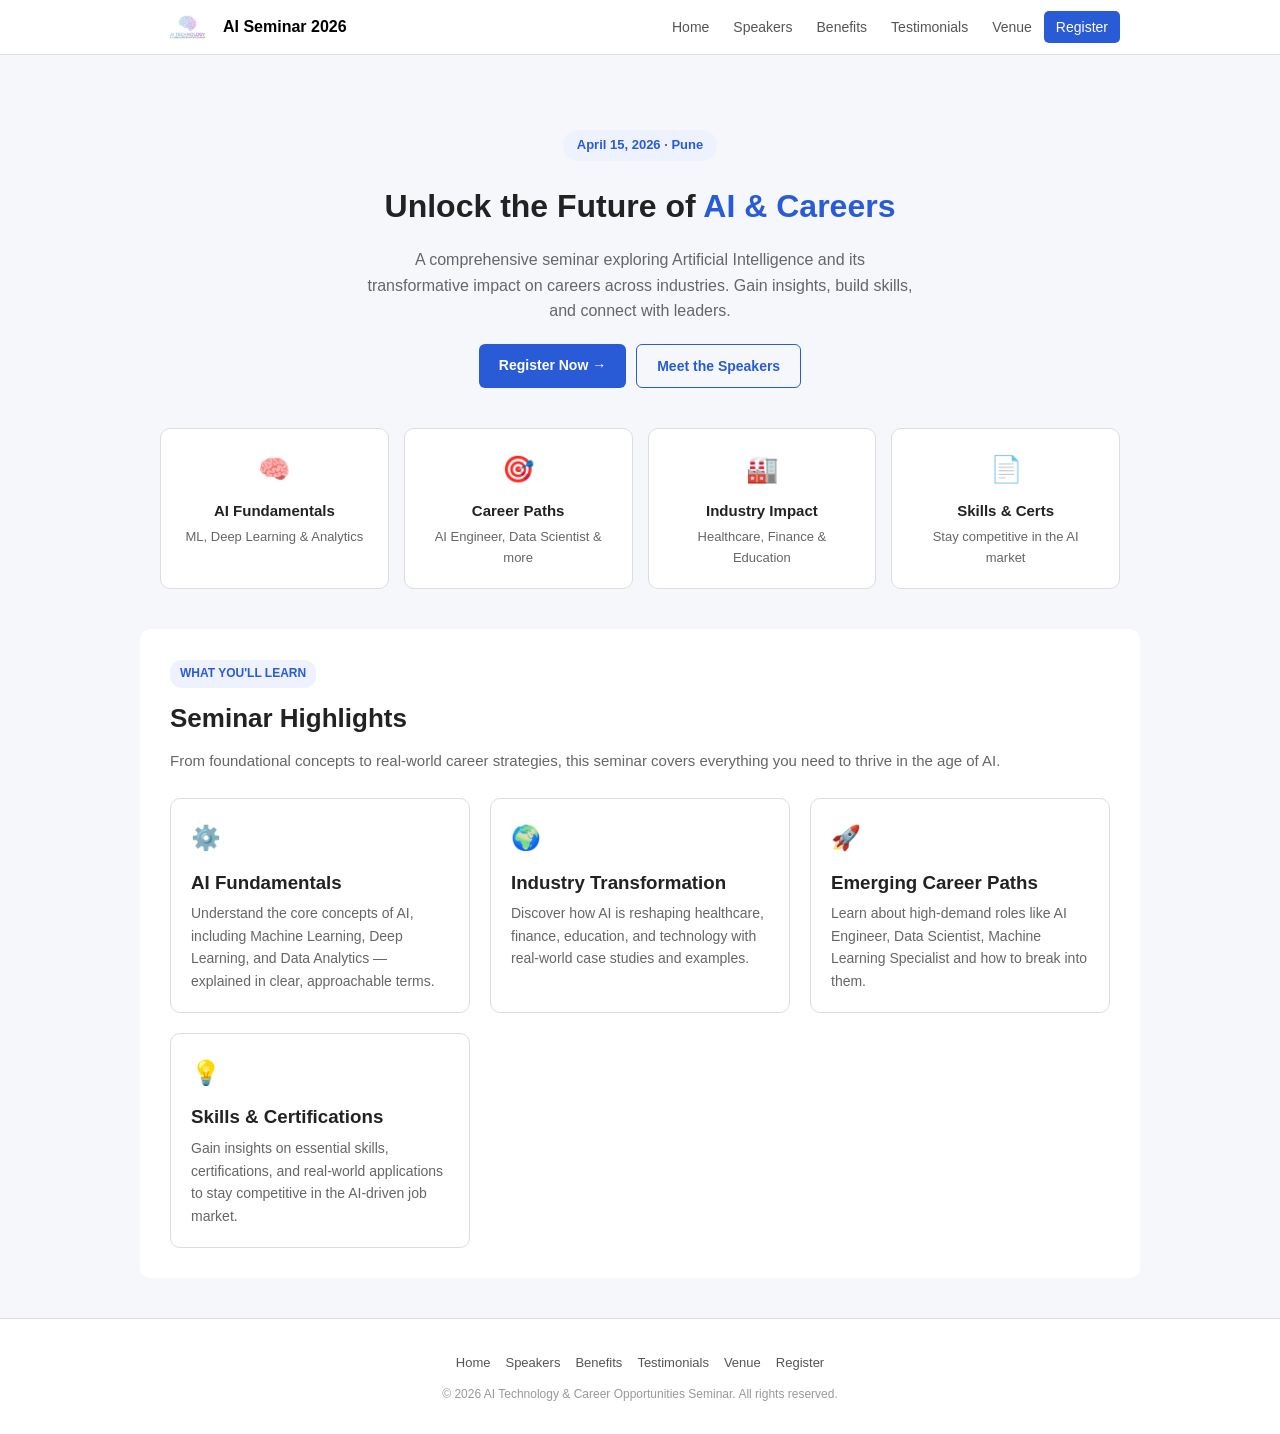
==== index.html @ 827e9b80 "Rename home.html to index.html" ====
<!DOCTYPE html>
<html lang="en">
<head>
  <meta charset="UTF-8">
  <meta name="viewport" content="width=device-width, initial-scale=1.0">
  <title>AI Technology &amp; Career Opportunities Seminar</title>
  <link rel="stylesheet" href="style.css">
  <link rel="icon" href="logo.png">
</head>
<body>

  <nav class="navbar">
    <div class="nav-inner">
      <a href="home.html" class="nav-brand">
        <img src="logo.png" alt="Logo">
        <span>AI Seminar 2026</span>
      </a>
      <ul class="nav-links">
        <li><a href="home.html">Home</a></li>
        <li><a href="speaker.html">Speakers</a></li>
        <li><a href="benefits.html">Benefits</a></li>
        <li><a href="testimonials.html">Testimonials</a></li>
        <li><a href="location.html">Venue</a></li>
        <li><a href="registration.html" class="cta-link">Register</a></li>
      </ul>
      <button class="hamburger" aria-label="Menu">
        <span></span><span></span><span></span>
      </button>
    </div>
  </nav>

  <div class="page">

    <!-- Hero -->
    <section class="hero">
      <div class="hero-badge">April 15, 2026 &middot; Pune</div>
      <h1>Unlock the Future of <span>AI &amp; Careers</span></h1>
      <p>A comprehensive seminar exploring Artificial Intelligence and its transformative impact on careers across industries. Gain insights, build skills, and connect with leaders.</p>
      <div class="hero-actions">
        <a href="registration.html" class="btn btn-primary">Register Now &rarr;</a>
        <a href="speaker.html" class="btn btn-outline">Meet the Speakers</a>
      </div>
    </section>

    <!-- Highlights -->
    <div class="highlights">
      <div class="highlight-item">
        <div class="highlight-icon">&#x1F9E0;</div>
        <h3>AI Fundamentals</h3>
        <p>ML, Deep Learning &amp; Analytics</p>
      </div>
      <div class="highlight-item">
        <div class="highlight-icon">&#x1F3AF;</div>
        <h3>Career Paths</h3>
        <p>AI Engineer, Data Scientist &amp; more</p>
      </div>
      <div class="highlight-item">
        <div class="highlight-icon">&#x1F3ED;</div>
        <h3>Industry Impact</h3>
        <p>Healthcare, Finance &amp; Education</p>
      </div>
      <div class="highlight-item">
        <div class="highlight-icon">&#x1F4C4;</div>
        <h3>Skills &amp; Certs</h3>
        <p>Stay competitive in the AI market</p>
      </div>
    </div>

    <!-- What You'll Learn -->
    <section class="section">
      <span class="section-label">What You'll Learn</span>
      <h2 class="section-title">Seminar Highlights</h2>
      <p class="section-subtitle">From foundational concepts to real-world career strategies, this seminar covers everything you need to thrive in the age of AI.</p>

      <div class="cards-grid">
        <div class="card">
          <div class="card-icon">&#x2699;&#xFE0F;</div>
          <h3>AI Fundamentals</h3>
          <p>Understand the core concepts of AI, including Machine Learning, Deep Learning, and Data Analytics &mdash; explained in clear, approachable terms.</p>
        </div>
        <div class="card">
          <div class="card-icon">&#x1F30D;</div>
          <h3>Industry Transformation</h3>
          <p>Discover how AI is reshaping healthcare, finance, education, and technology with real-world case studies and examples.</p>
        </div>
        <div class="card">
          <div class="card-icon">&#x1F680;</div>
          <h3>Emerging Career Paths</h3>
          <p>Learn about high-demand roles like AI Engineer, Data Scientist, Machine Learning Specialist and how to break into them.</p>
        </div>
        <div class="card">
          <div class="card-icon">&#x1F4A1;</div>
          <h3>Skills &amp; Certifications</h3>
          <p>Gain insights on essential skills, certifications, and real-world applications to stay competitive in the AI-driven job market.</p>
        </div>
      </div>
    </section>

    <!-- Footer -->
    <footer class="footer">
      <ul class="footer-links">
        <li><a href="home.html">Home</a></li>
        <li><a href="speaker.html">Speakers</a></li>
        <li><a href="benefits.html">Benefits</a></li>
        <li><a href="testimonials.html">Testimonials</a></li>
        <li><a href="location.html">Venue</a></li>
        <li><a href="registration.html">Register</a></li>
      </ul>
      <p>&copy; 2026 AI Technology &amp; Career Opportunities Seminar. All rights reserved.</p>
    </footer>
  </div>

  <script src="main.js"></script>
</body>
</html>
---- style.css ----
* {
  margin: 0;
  padding: 0;
  box-sizing: border-box;
}

/* BODY */
body {
  font-family: Arial, sans-serif;
  background: #f5f7fb;
  color: #222;
  line-height: 1.6;
}

/* NAVBAR */
.navbar {
  position: fixed;
  top: 0;
  width: 100%;
  background: white;
  border-bottom: 1px solid #ddd;
  z-index: 100;
}

.nav-inner {
  max-width: 1000px;
  margin: auto;
  padding: 12px 20px;
  display: flex;
  justify-content: space-between;
  align-items: center;
}

.nav-brand {
  display: flex;
  align-items: center;
  text-decoration: none;
  color: black;
  font-weight: bold;
}

.nav-brand img {
  height: 30px;
  margin-right: 8px;
}

.nav-links {
  list-style: none;
  display: flex;
}

.nav-links a {
  text-decoration: none;
  color: #555;
  padding: 8px 12px;
  border-radius: 5px;
  font-size: 14px;
}

.nav-links a:hover,
.nav-links a.active {
  background: #eef2ff;
  color: #2a5bd7;
}

.cta-link {
  background: #2a5bd7;
  color: white !important;
}

/* HAMBURGER */
.hamburger {
  display: none;
  background: none;
  border: none;
  cursor: pointer;
  padding: 5px;
}

.hamburger span {
  display: block;
  width: 22px;
  height: 2px;
  background: #222;
  margin: 5px 0;
}

/* PAGE */
.page {
  padding-top: 70px;
}

/* SECTION */
.section {
  max-width: 1000px;
  margin: 40px auto;
  padding: 30px;
  background: white;
  border-radius: 10px;
}

/* TITLES */
.section-label {
  display: inline-block;
  font-size: 12px;
  font-weight: bold;
  text-transform: uppercase;
  color: #2a5bd7;
  background: #eef2ff;
  padding: 4px 10px;
  border-radius: 12px;
  margin-bottom: 10px;
}

.section-title {
  font-size: 26px;
  margin-bottom: 10px;
}

.section-subtitle {
  color: #666;
  margin-bottom: 25px;
  font-size: 15px;
}

.text-center {
  text-align: center;
}

/* HERO */
.hero {
  text-align: center;
  padding: 60px 20px 40px;
}

.hero h1 {
  font-size: 32px;
  margin-bottom: 15px;
}

.hero h1 span {
  color: #2a5bd7;
}

.hero p {
  color: #666;
  margin-bottom: 20px;
  max-width: 550px;
  margin-left: auto;
  margin-right: auto;
}

.hero-badge {
  display: inline-block;
  font-size: 13px;
  font-weight: bold;
  color: #2a5bd7;
  background: #eef2ff;
  padding: 5px 14px;
  border-radius: 15px;
  margin-bottom: 20px;
}

.hero-actions {
  display: flex;
  gap: 10px;
  justify-content: center;
}

/* HIGHLIGHTS */
.highlights {
  display: grid;
  grid-template-columns: repeat(auto-fit, minmax(200px, 1fr));
  gap: 15px;
  max-width: 1000px;
  margin: 0 auto 20px;
  padding: 0 20px;
}

.highlight-item {
  background: white;
  border: 1px solid #ddd;
  border-radius: 10px;
  padding: 20px;
  text-align: center;
}

.highlight-icon {
  font-size: 26px;
  margin-bottom: 8px;
}

.highlight-item h3 {
  font-size: 15px;
  margin-bottom: 4px;
}

.highlight-item p {
  font-size: 13px;
  color: #666;
}

/* BUTTONS */
.btn {
  padding: 10px 20px;
  border-radius: 6px;
  text-decoration: none;
  display: inline-block;
  font-weight: bold;
  font-size: 14px;
  border: none;
  cursor: pointer;
}

.btn-primary {
  background: #2a5bd7;
  color: white;
}

.btn-primary:hover {
  background: #1f47b5;
}

.btn-outline {
  border: 1px solid #2a5bd7;
  color: #2a5bd7;
}

/* GRID */
.cards-grid,
.speaker-grid,
.benefits-grid {
  display: grid;
  gap: 20px;
}

.cards-grid {
  grid-template-columns: repeat(auto-fit, minmax(250px, 1fr));
}

.speaker-grid {
  grid-template-columns: repeat(auto-fit, minmax(250px, 1fr));
}

.benefits-grid {
  grid-template-columns: repeat(auto-fit, minmax(280px, 1fr));
}

/* CARDS */
.card,
.speaker-card,
.benefit-card {
  background: white;
  border: 1px solid #ddd;
  padding: 20px;
  border-radius: 10px;
}

.card h3,
.speaker-card h3 {
  margin-bottom: 5px;
}

.card-icon {
  font-size: 24px;
  margin-bottom: 10px;
}

.card p {
  color: #666;
  font-size: 14px;
}

/* SPEAKERS */
.speaker-role {
  font-size: 13px;
  color: #2a5bd7;
  font-weight: bold;
  margin-bottom: 12px;
}

.speaker-meta {
  font-size: 13px;
  color: #666;
  line-height: 1.6;
}

.speaker-meta-item {
  margin-bottom: 6px;
}

.speaker-section-divider {
  margin-top: 35px;
}

/* BENEFITS */
.benefit-num {
  font-weight: bold;
  font-size: 20px;
  color: #2a5bd7;
  margin-bottom: 8px;
}

.benefit-card h4 {
  margin-bottom: 4px;
}

.benefit-card p {
  color: #666;
  font-size: 14px;
}

/* BENEFITS LIST */
.benefits-list {
  display: grid;
  grid-template-columns: repeat(auto-fit, minmax(250px, 1fr));
  gap: 6px;
  margin-top: 20px;
}

.benefit-list-item {
  padding: 8px 12px;
  font-size: 14px;
}

.benefit-check {
  color: #2a5bd7;
  font-weight: bold;
  margin-right: 8px;
}

/* VENUE */
.venue-grid {
  display: grid;
  grid-template-columns: 1fr 1fr;
  gap: 20px;
}

.venue-map iframe {
  width: 100%;
  height: 300px;
  border: none;
  border-radius: 10px;
}

.venue-info-card {
  background: #f5f7fb;
  border: 1px solid #ddd;
  border-radius: 10px;
  padding: 20px;
  margin-bottom: 15px;
}

.venue-info-card h3 {
  font-size: 16px;
  margin-bottom: 12px;
}

.info-row {
  display: flex;
  justify-content: space-between;
  padding: 7px 0;
  border-bottom: 1px solid #eee;
  font-size: 14px;
}

.info-row:last-child {
  border-bottom: none;
}

.info-label {
  color: #666;
}

.info-value {
  font-weight: bold;
}

.facilities-list {
  font-size: 14px;
}

.facility-item {
  padding: 6px 0;
}

.facility-icon {
  margin-right: 8px;
}

/* FORM */
.form-container {
  max-width: 600px;
  margin: auto;
}

.form-card {
  border: 1px solid #ddd;
  padding: 25px;
  border-radius: 10px;
}

.form-grid {
  display: grid;
  grid-template-columns: 1fr 1fr;
  gap: 15px;
}

.form-group {
  margin-bottom: 0;
}

.form-group.full-width {
  grid-column: 1 / -1;
}

.form-group label {
  display: block;
  font-size: 13px;
  font-weight: bold;
  margin-bottom: 5px;
}

input,
textarea,
select {
  width: 100%;
  padding: 10px;
  border-radius: 6px;
  border: 1px solid #ccc;
  font-family: Arial, sans-serif;
  font-size: 14px;
}

input:focus,
textarea:focus,
select:focus {
  border-color: #2a5bd7;
  outline: none;
}

textarea {
  resize: vertical;
  min-height: 70px;
}

.form-submit {
  margin-top: 18px;
}

.form-submit .btn {
  width: 100%;
  padding: 12px;
}

/* ORDER SUMMARY */
.order-row {
  display: flex;
  justify-content: space-between;
  padding: 8px 0;
  border-bottom: 1px solid #eee;
  font-size: 14px;
}

.order-row:last-child {
  border-bottom: none;
}

.order-total {
  display: flex;
  justify-content: space-between;
  padding-top: 12px;
  margin-top: 8px;
  border-top: 1px solid #ddd;
  font-weight: bold;
  font-size: 16px;
}

.order-total .amount {
  color: #2a5bd7;
}

/* SUCCESS MESSAGE */
.success-msg {
  display: none;
  text-align: center;
  margin-top: 24px;
  padding: 20px;
  background: #eef2ff;
  border: 1px solid #ddd;
  border-radius: 10px;
}

/* FOOTER */
.footer {
  text-align: center;
  padding: 30px;
  margin-top: 40px;
  background: white;
  border-top: 1px solid #ddd;
}

.footer-links {
  list-style: none;
  display: flex;
  justify-content: center;
  gap: 15px;
  margin-bottom: 10px;
}

.footer-links a {
  text-decoration: none;
  color: #555;
  font-size: 13px;
}

.footer-links a:hover {
  color: #2a5bd7;
}

.footer p {
  font-size: 12px;
  color: #999;
}

/* MOBILE */
@media (max-width: 768px) {
  .hamburger {
    display: block;
  }

  .nav-links {
    display: none;
    flex-direction: column;
    position: absolute;
    top: 54px;
    left: 0;
    right: 0;
    background: white;
    border-bottom: 1px solid #ddd;
    padding: 10px;
  }

  .nav-links.open {
    display: flex;
  }

  .section {
    margin: 20px 15px;
    padding: 20px;
  }

  .highlights {
    grid-template-columns: 1fr 1fr;
    padding: 0 15px;
  }

  .venue-grid {
    grid-template-columns: 1fr;
  }

  .form-grid {
    grid-template-columns: 1fr;
  }

  .hero-actions {
    flex-direction: column;
    align-items: center;
  }
}
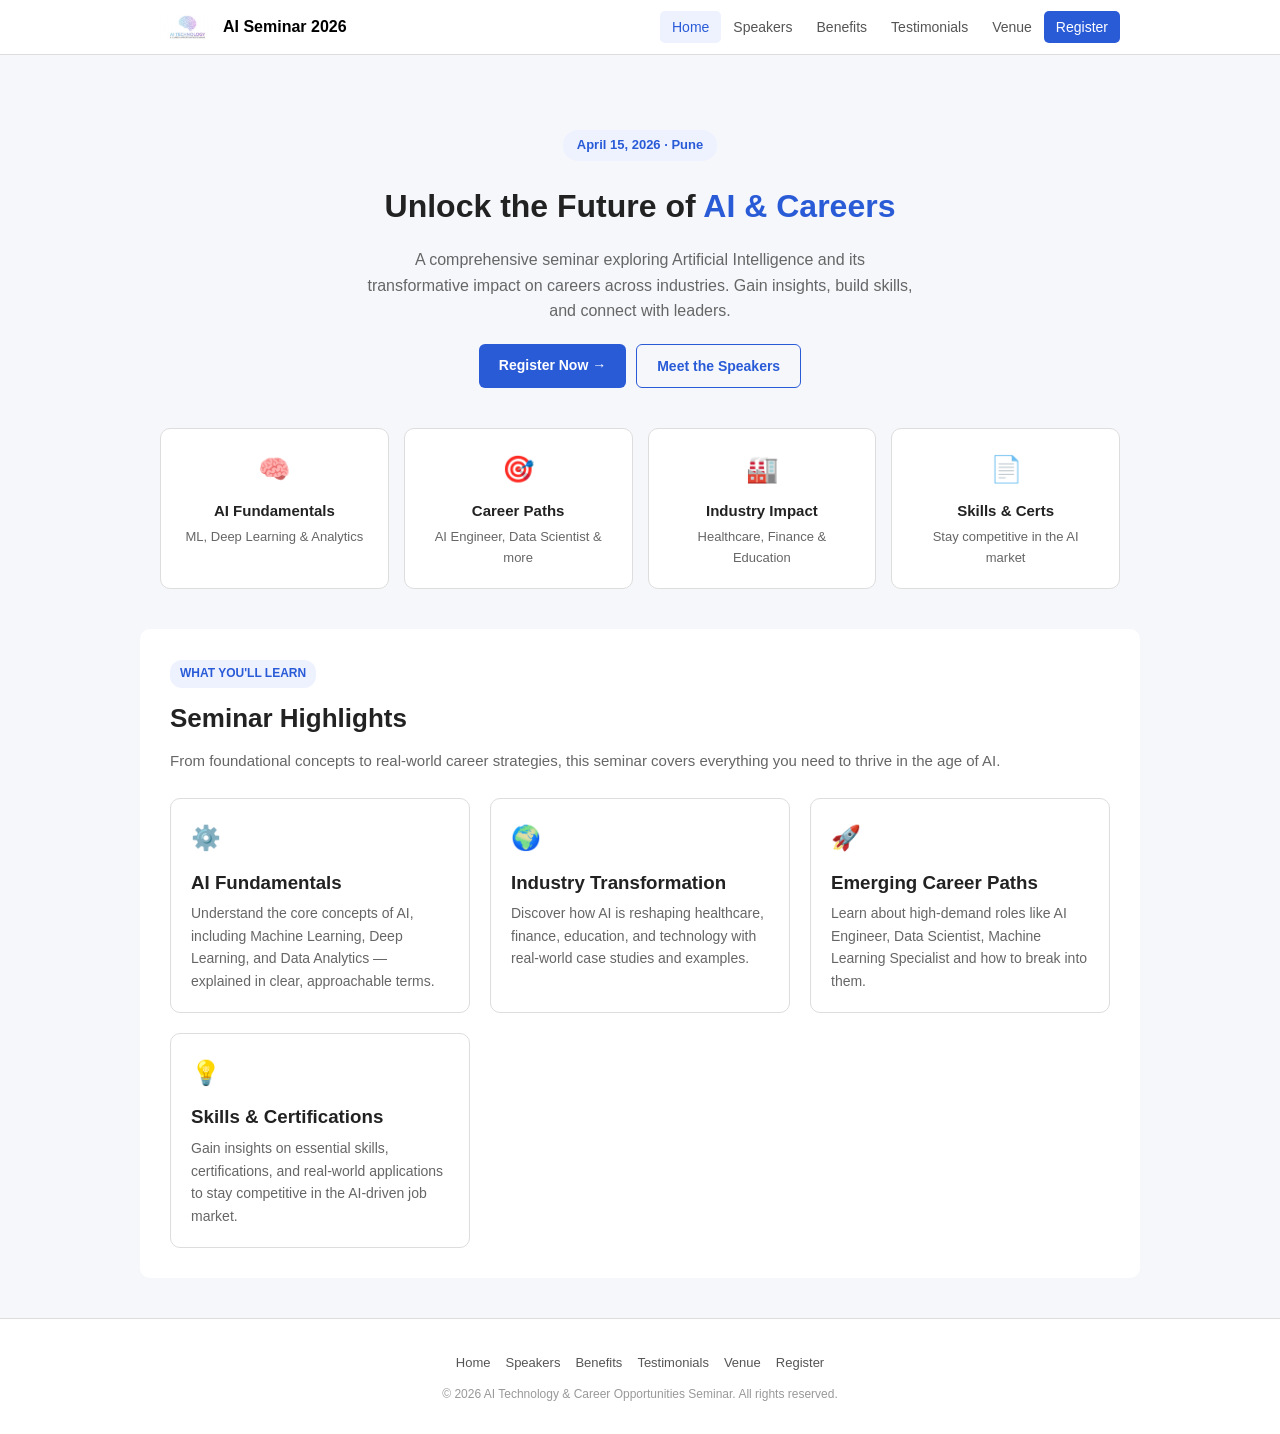
==== commit 911b5fa3: "Update index.html" ====
--- a/index.html
+++ b/index.html
@@ -11,12 +11,12 @@
 
   <nav class="navbar">
     <div class="nav-inner">
-      <a href="home.html" class="nav-brand">
+      <a href="index.html" class="nav-brand">
         <img src="logo.png" alt="Logo">
         <span>AI Seminar 2026</span>
       </a>
       <ul class="nav-links">
-        <li><a href="home.html">Home</a></li>
+        <li><a href="index.html">Home</a></li>
         <li><a href="speaker.html">Speakers</a></li>
         <li><a href="benefits.html">Benefits</a></li>
         <li><a href="testimonials.html">Testimonials</a></li>
